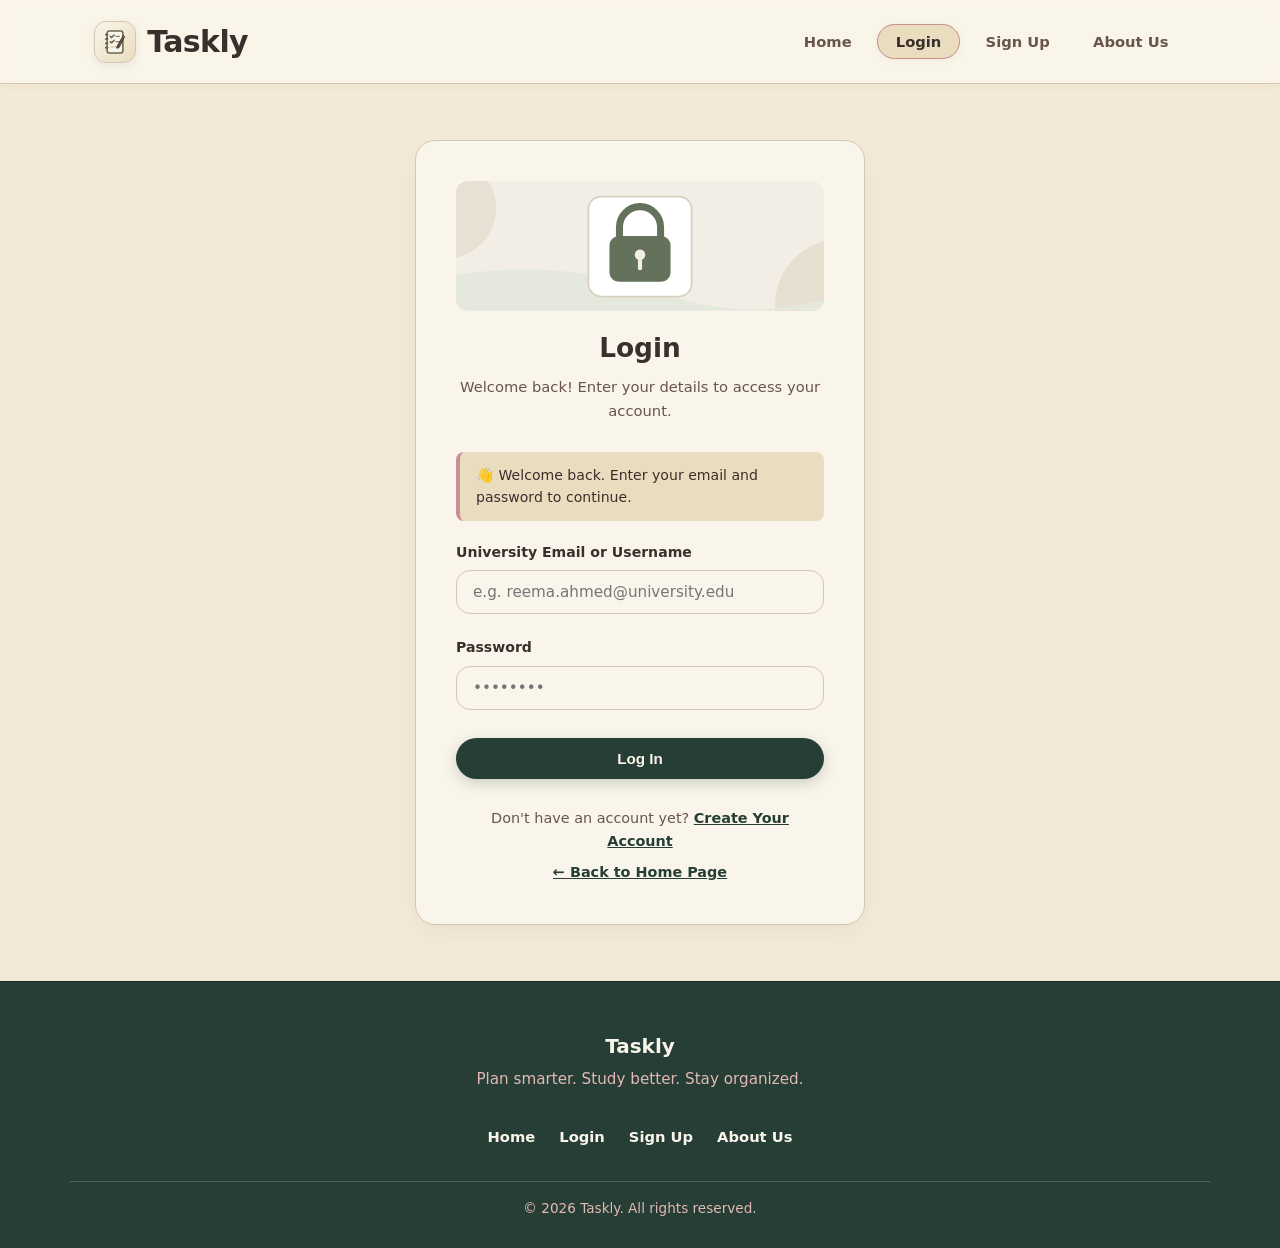
==== login.html @ 3020adb1 "Add HTML and CSS files" ====
<!DOCTYPE html>
<html lang="en">
<head>
  <meta charset="UTF-8" />
  <meta name="viewport" content="width=device-width, initial-scale=1.0" />
  <title>Login - Taskly</title>
  
  <!-- Stylesheet -->
  <link rel="stylesheet" href="style.css" />
  
  <!-- Internal CSS -->
  <style>
    .login-banner {
      background-color: #EADCBF;
      border-left: 4px solid #C98F91;
      padding: 0.75rem 1rem;
      border-radius: 8px;
      font-size: 0.88rem;
      color: #392F2C;
      margin-bottom: 1.25rem;
    }
  </style>
</head>
<body>

  <!-- Header and navigation -->
  <header class="site-header">
    <div class="nav-container">
      <a href="index.html" class="brand-logo">
        <span class="logo-badge" aria-hidden="true">
          <svg width="28" height="28" viewBox="0 0 32 32" fill="none" xmlns="http://www.w3.org/2000/svg">
            <!-- Notebook -->
            <rect x="7" y="3.5" width="18" height="25" rx="2.5" fill="#FAF5EA" stroke="#686B4B" stroke-width="1.8"/>
            <!-- Spiral rings -->
            <rect x="4.5" y="6.5" width="4" height="2" rx="1" fill="#69554B"/>
            <rect x="4.5" y="11.5" width="4" height="2" rx="1" fill="#69554B"/>
            <rect x="4.5" y="16.5" width="4" height="2" rx="1" fill="#69554B"/>
            <rect x="4.5" y="21.5" width="4" height="2" rx="1" fill="#69554B"/>
            <!-- Checklist -->
            <path d="M10.5 9.5L12 11L15 8" stroke="#686B4B" stroke-width="1.8" stroke-linecap="round" stroke-linejoin="round"/>
            <line x1="17" y1="9.5" x2="21" y2="9.5" stroke="#9A8174" stroke-width="1.5" stroke-linecap="round"/>
            <path d="M10.5 15.5L12 17L15 14" stroke="#686B4B" stroke-width="1.8" stroke-linecap="round" stroke-linejoin="round"/>
            <line x1="17" y1="15.5" x2="21" y2="15.5" stroke="#9A8174" stroke-width="1.5" stroke-linecap="round"/>
            <line x1="10.5" y1="21.5" x2="20" y2="21.5" stroke="#D5C6B1" stroke-width="1.5" stroke-linecap="round"/>
            <!-- Pen -->
            <path d="M25.5 8.5L27 10L20.5 22.5L18 23L18.5 20.5L25.5 8.5Z" fill="#69554B" stroke="#392F2C" stroke-width="1" stroke-linejoin="round"/>
            <path d="M24.5 9.5L26 11" stroke="#686B4B" stroke-width="1.2"/>
          </svg>
        </span>
        <span class="brand-name">Taskly</span>
      </a>
      <nav class="main-nav">
        <ul>
          <li><a href="index.html" class="nav-link">Home</a></li>
          <li><a href="login.html" class="nav-link active">Login</a></li>
          <li><a href="signup.html" class="nav-link">Sign Up</a></li>
          <li><a href="about.html" class="nav-link">About Us</a></li>
        </ul>
      </nav>
    </div>
  </header>

  <!-- Main content -->
  <main class="main-content">
    <section class="auth-wrapper">
      <article class="form-card">
        <!-- Page image -->
        <img src="images/login_account.svg" alt="Secure login lock illustration" class="auth-page-image">
        
        
        <div class="form-header">
          <h1>Login</h1>
          <p>Welcome back! Enter your details to access your account.</p>
        </div>

        <!-- Banner -->
        <div class="login-banner">
          👋 Welcome back. Enter your email and password to continue.
        </div>

        <!-- Login form -->
        <form action="#" method="post">
          
          <div class="form-group">
            <label for="username" class="form-label">University Email or Username</label>
            <input 
              type="text" 
              id="username" 
              name="username" 
              class="form-input" 
              placeholder="e.g. reema.ahmed@university.edu" 
              required 
            />
          </div>

          <div class="form-group">
            <label for="password" class="form-label">Password</label>
            <input 
              type="password" 
              id="password" 
              name="password" 
              class="form-input" 
              placeholder="••••••••" 
              required 
            />
          </div>

          <!-- Submit button -->
          <div class="form-group" style="margin-top: 1.75rem;">
            <button 
              type="submit" 
              class="btn btn-primary btn-block"
              style="box-shadow: 0 4px 14px rgba(38, 62, 53, 0.22);"
            >
              Log In
            </button>
          </div>

        </form>

        <div class="form-footer">
          <p>Don't have an account yet? <a href="signup.html">Create Your Account</a></p>
          <p style="margin-top: 0.5rem;"><a href="index.html">← Back to Home Page</a></p>
        </div>

      </article>
    </section>
  </main>

  <!-- Footer -->
  <footer class="site-footer">
    <div class="footer-container">
      <div class="footer-brand">
        <h3>Taskly</h3>
        <p class="footer-tagline">Plan smarter. Study better. Stay organized.</p>
      </div>

      <ul class="footer-nav">
        <li><a href="index.html">Home</a></li>
        <li><a href="login.html">Login</a></li>
        <li><a href="signup.html">Sign Up</a></li>
        <li><a href="about.html">About Us</a></li>
      </ul>

      <div class="footer-copy">
        <p>&copy; 2026 Taskly. All rights reserved.</p>
      </div>
    </div>
  </footer>

</body>
</html>
---- style.css ----
/* ==========================================================================
   TASKLY - EXTERNAL STYLESHEET (style.css)
   Vintage Botanical, Soft Lily, Sage & Dusty Rose Palette:
   - Main warm cream: #F3E9D7
   - Light ivory: #FAF5EA
   - Soft blush pink: #E3B9B5
   - Dusty rose: #C98F91
   - Muted mauve rose: #A96F76
   - Vintage rose: #8E5E63
   - Soft taupe: #9A8174
   - Warm brown: #69554B
   - Sage green: #85866B
   - Olive green: #686B4B
   - Deep muted forest green: #263E35
   - Dark text: #392F2C
   ========================================================================== */

/* Variables */
:root {
  --bg-main: #F3E9D7;           
  --bg-secondary: #EADCBF;      
  --surface-white: #FAF5EA;     
  --soft-blush: #E3B9B5;        
  --dusty-rose: #C98F91;        
  --mauve-rose: #A96F76;        
  --vintage-rose: #8E5E63;      
  --soft-taupe: #9A8174;        
  --warm-brown: #69554B;        
  --sage-green: #85866B;        
  --olive-green: #686B4B;       
  --forest-green: #263E35;      
  --forest-green-hover: #324F44;
  --heading-dark: #392F2C;      
  --text-body: #69554B;         
  --border-light: #D5C6B1;      
  --border-accent: #C98F91;     

  --shadow-subtle: 0 2px 10px rgba(57, 47, 44, 0.04);
  --shadow-card: 0 8px 24px -4px rgba(57, 47, 44, 0.06);
  --shadow-hover: 0 12px 32px -4px rgba(57, 47, 44, 0.1);

  --radius-sm: 8px;
  --radius-md: 14px;
  --radius-card: 20px;
  --radius-pill: 50px;
}

* {
  margin: 0;
  padding: 0;
  box-sizing: border-box;
}

html {
  scroll-behavior: smooth;
  font-family: 'Plus Jakarta Sans', system-ui, -apple-system, BlinkMacSystemFont, "Segoe UI", Roboto, sans-serif;
  background-color: var(--bg-main);
  color: var(--text-body);
  line-height: 1.6;
}

body {
  display: flex;
  flex-direction: column;
  min-height: 100vh;
}

/* Header and navigation */
.site-header {
  position: sticky;
  top: 0;
  z-index: 1000;
  background-color: rgba(250, 245, 234, 0.96);
  backdrop-filter: blur(10px);
  border-bottom: 1px solid var(--border-light);
  box-shadow: var(--shadow-subtle);
}

.nav-container {
  max-width: 1140px;
  margin: 0 auto;
  padding: 1.1rem 1.5rem;
  display: flex;
  align-items: center;
  justify-content: space-between;
}

.brand-logo {
  display: flex;
  align-items: center;
  gap: 0.7rem;
  text-decoration: none;
  color: var(--heading-dark);
  font-weight: 800;
  font-size: 30px;
  letter-spacing: -0.02em;
}

.logo-badge {
  display: inline-flex;
  align-items: center;
  justify-content: center;
  width: 42px;
  height: 42px;
  background: linear-gradient(135deg, var(--surface-white), var(--bg-secondary));
  border-radius: 12px;
  box-shadow: 0 3px 10px rgba(57, 47, 44, 0.08);
  border: 1px solid var(--border-light);
  flex-shrink: 0;
  transition: transform 0.2s ease, box-shadow 0.2s ease;
}

.brand-logo:hover .logo-badge {
  transform: scale(1.05);
  box-shadow: 0 5px 14px rgba(57, 47, 44, 0.12);
  border-color: var(--dusty-rose);
}

.brand-badge {
  background-color: var(--bg-secondary);
  color: var(--heading-dark);
  padding: 0.2rem 0.6rem;
  border-radius: var(--radius-pill);
  font-size: 0.72rem;
  font-weight: 700;
  border: 1px solid var(--dusty-rose);
}

.main-nav ul {
  display: flex;
  list-style: none;
  gap: 0.5rem;
}

.nav-link {
  text-decoration: none;
  color: var(--text-body);
  font-weight: 600;
  font-size: 0.92rem;
  padding: 0.5rem 1.1rem;
  border-radius: var(--radius-pill);
  transition: all 0.2s ease;
}

.nav-link:hover {
  color: var(--heading-dark);
  background-color: var(--bg-secondary);
}

.nav-link.active {
  color: var(--heading-dark);
  background-color: var(--bg-secondary);
  border: 1px solid var(--dusty-rose);
  font-weight: 700;
  box-shadow: var(--shadow-subtle);
}

/* Quick jumps */
.anchor-nav-bar {
  background-color: var(--bg-secondary);
  border-bottom: 1px solid var(--border-light);
  padding: 0.55rem 0;
}

.anchor-nav-container {
  max-width: 1140px;
  margin: 0 auto;
  padding: 0 1.5rem;
  display: flex;
  align-items: center;
  gap: 1rem;
  overflow-x: auto;
}

.anchor-label {
  font-size: 0.78rem;
  font-weight: 800;
  color: var(--mauve-rose);
  text-transform: uppercase;
  letter-spacing: 0.05em;
  white-space: nowrap;
}

.anchor-link {
  text-decoration: none;
  color: var(--heading-dark);
  font-weight: 600;
  font-size: 0.85rem;
  padding: 0.3rem 0.85rem;
  background-color: var(--surface-white);
  border: 1px solid var(--border-light);
  border-radius: var(--radius-pill);
  white-space: nowrap;
  transition: all 0.2s ease;
}

.anchor-link:hover {
  background-color: var(--forest-green);
  color: var(--surface-white);
  border-color: var(--forest-green);
}

/* Page layout */
.main-content {
  flex: 1;
  width: 100%;
}

.container {
  max-width: 1140px;
  margin: 0 auto;
  padding: 2.5rem 1.5rem;
}

.section {
  margin-bottom: 3.5rem;
}

.section-title {
  font-size: 1.85rem;
  font-weight: 800;
  color: var(--heading-dark);
  margin-bottom: 0.4rem;
  letter-spacing: -0.02em;
}

.section-subtitle {
  font-size: 1rem;
  color: var(--text-body);
  margin-bottom: 1.85rem;
}

/* Hero section */
.hero-box {
  display: grid;
  grid-template-columns: 1fr 1fr;
  gap: 3rem;
  align-items: center;
  background-color: var(--surface-white);
  border: 1px solid var(--border-light);
  border-radius: var(--radius-card);
  padding: 3rem;
  box-shadow: var(--shadow-card);
  margin-bottom: 3.5rem;
}

@media (max-width: 860px) {
  .hero-box {
    grid-template-columns: 1fr;
    padding: 2rem 1.5rem;
    gap: 2rem;
  }
}

.hero-tag {
  display: inline-block;
  background-color: var(--bg-secondary);
  color: var(--heading-dark);
  font-size: 0.82rem;
  font-weight: 700;
  padding: 0.35rem 0.9rem;
  border-radius: var(--radius-pill);
  border: 1px solid var(--dusty-rose);
  margin-bottom: 1.25rem;
}

.hero-title {
  font-size: 2.4rem;
  font-weight: 800;
  line-height: 1.22;
  color: var(--heading-dark);
  margin-bottom: 1rem;
  letter-spacing: -0.02em;
}

.hero-desc {
  font-size: 1.05rem;
  color: var(--text-body);
  margin-bottom: 2rem;
  line-height: 1.65;
}

.hero-buttons {
  display: flex;
  gap: 1rem;
  flex-wrap: wrap;
}

.hero-image-wrapper {
  position: relative;
  width: 100%;
  display: flex;
  align-items: center;
  justify-content: center;
}

.hero-image-wrapper::before {
  content: '';
  position: absolute;
  inset: -8px;
  background: linear-gradient(135deg, var(--bg-secondary), var(--soft-blush));
  border-radius: 24px;
  z-index: 0;
  opacity: 0.55;
}

.responsive-img {
  position: relative;
  z-index: 1;
  width: 100%;
  height: auto;
  display: block;
  border-radius: var(--radius-md);
  object-fit: cover;
  transition: transform 0.3s ease, box-shadow 0.3s ease;
}

.hero-image-wrapper:hover .responsive-img {
  transform: translateY(-2px);
}

/* Cards and grids */
.grid-2 {
  display: grid;
  grid-template-columns: repeat(auto-fit, minmax(340px, 1fr));
  gap: 1.75rem;
}

.grid-3 {
  display: grid;
  grid-template-columns: repeat(auto-fit, minmax(280px, 1fr));
  gap: 1.75rem;
}

/* Cards */
.card {
  background-color: var(--surface-white);
  border: 1px solid var(--border-light);
  border-radius: var(--radius-card);
  padding: 2rem;
  box-shadow: var(--shadow-card);
  transition: transform 0.25s ease, box-shadow 0.25s ease;
}

.card:hover {
  transform: translateY(-3px);
  box-shadow: var(--shadow-hover);
}

/* Card types */
.card-problem {
  border-top: 4px solid var(--mauve-rose);
}

.card-solution {
  border-top: 4px solid var(--sage-green);
}

.card-feature {
  border-top: 4px solid var(--dusty-rose);
}

.card-title {
  font-size: 1.25rem;
  font-weight: 700;
  color: var(--heading-dark);
  margin-bottom: 0.75rem;
}

.card-text {
  color: var(--text-body);
  font-size: 0.96rem;
  line-height: 1.65;
}

/* Lists */
.custom-unordered-list {
  list-style: none;
  padding: 0;
  margin-top: 0.85rem;
}

.custom-unordered-list li {
  position: relative;
  padding-left: 1.5rem;
  margin-bottom: 0.65rem;
  color: var(--heading-dark);
  font-weight: 500;
}

.custom-unordered-list li::before {
  content: "✦";
  position: absolute;
  left: 0;
  color: var(--dusty-rose);
  font-size: 0.85rem;
  top: 0.15rem;
}

.custom-ordered-list {
  padding-left: 1.25rem;
  margin-top: 0.85rem;
}

.custom-ordered-list li {
  margin-bottom: 0.65rem;
  color: var(--heading-dark);
  font-weight: 500;
}

.custom-ordered-list li::marker {
  color: var(--mauve-rose);
  font-weight: 700;
}

/* Task table */
.table-container {
  width: 100%;
  overflow-x: auto;
  border-radius: var(--radius-card);
  border: 1px solid var(--border-light);
  box-shadow: var(--shadow-card);
  background-color: var(--surface-white);
}

.task-table {
  width: 100%;
  border-collapse: collapse;
  text-align: left;
  font-size: 0.92rem;
}

.task-table thead {
  background-color: var(--bg-secondary);
  border-bottom: 1.5px solid var(--border-light);
}

.task-table th {
  padding: 1rem 1.25rem;
  font-weight: 700;
  color: var(--heading-dark);
  text-transform: uppercase;
  font-size: 0.76rem;
  letter-spacing: 0.05em;
}

.task-table td {
  padding: 1.1rem 1.25rem;
  border-bottom: 1px solid var(--border-light);
  color: var(--heading-dark);
}

.task-table tbody tr:nth-child(even) {
  background-color: #F8F1E3;
}

.task-table tbody tr:hover {
  background-color: var(--bg-secondary);
}

/* Status badges */
.status-badge {
  display: inline-block;
  padding: 0.25rem 0.75rem;
  border-radius: var(--radius-pill);
  font-size: 0.74rem;
  font-weight: 700;
  text-transform: uppercase;
  letter-spacing: 0.03em;
}

.priority-high {
  background-color: #F6E2E0;
  color: #8E5E63;
  border: 1px solid #E3B9B5;
}

.priority-medium {
  background-color: #F5ECD8;
  color: #686B4B;
  border: 1px solid #D5C6B1;
}

.priority-low {
  background-color: #EFEFE2;
  color: #263E35;
  border: 1px solid #D1D2C2;
}

.status-done {
  background-color: #EAECE2;
  color: #263E35;
  border: 1px solid #C5C7B2;
}

.status-progress {
  background-color: #F4E5E4;
  color: #A96F76;
  border: 1px solid #E3B9B5;
}

.status-pending {
  background-color: #F6EFE2;
  color: #9A8174;
  border: 1px solid #D5C6B1;
}

/* Buttons */
.btn {
  display: inline-flex;
  align-items: center;
  justify-content: center;
  padding: 0.75rem 1.6rem;
  font-size: 0.95rem;
  font-weight: 700;
  border-radius: var(--radius-pill);
  text-decoration: none;
  cursor: pointer;
  border: none;
  transition: all 0.2s ease;
}


.btn-primary {
  background-color: var(--forest-green);
  color: var(--surface-white);
  box-shadow: 0 4px 14px rgba(38, 62, 53, 0.22);
}

.btn-primary:hover {
  background-color: var(--forest-green-hover);
  color: #FFFFFF;
  transform: translateY(-2px);
  box-shadow: 0 6px 18px rgba(38, 62, 53, 0.32);
}


.btn-secondary {
  background-color: var(--surface-white);
  color: var(--heading-dark);
  border: 1.5px solid var(--dusty-rose);
}

.btn-secondary:hover {
  background-color: var(--bg-secondary);
  border-color: var(--mauve-rose);
  transform: translateY(-1px);
}

.btn-block {
  width: 100%;
}

/* Forms */
.auth-wrapper {
  display: flex;
  justify-content: center;
  align-items: center;
  padding: 3.5rem 1.5rem;
}

.form-card {
  width: 100%;
  max-width: 450px;
  background-color: var(--surface-white);
  border: 1px solid var(--border-light);
  border-radius: var(--radius-card);
  padding: 2.5rem;
  box-shadow: var(--shadow-card);
}

.form-header {
  text-align: center;
  margin-bottom: 1.85rem;
}

.form-header h1 {
  font-size: 1.65rem;
  font-weight: 800;
  color: var(--heading-dark);
  margin-bottom: 0.35rem;
}

.form-header p {
  font-size: 0.92rem;
  color: var(--text-body);
}

.form-group {
  margin-bottom: 1.35rem;
}

.form-label {
  display: block;
  font-size: 0.88rem;
  font-weight: 700;
  color: var(--heading-dark);
  margin-bottom: 0.45rem;
}

.form-input {
  width: 100%;
  padding: 0.75rem 1rem;
  font-size: 0.95rem;
  font-family: inherit;
  border: 1.5px solid var(--border-light);
  border-radius: var(--radius-md);
  background-color: #FAF5EA;
  color: var(--heading-dark);
  transition: border-color 0.2s ease, box-shadow 0.2s ease;
}

.form-input:focus {
  outline: none;
  border-color: var(--dusty-rose);
  box-shadow: 0 0 0 3.5px rgba(201, 143, 145, 0.2);
}

.form-footer {
  text-align: center;
  margin-top: 1.75rem;
  font-size: 0.9rem;
  color: var(--text-body);
}

.form-footer a {
  color: var(--forest-green);
  font-weight: 700;
  text-decoration: underline;
}

.form-footer a:hover {
  color: var(--mauve-rose);
}

/* Image map */
.map-card {
  background-color: var(--surface-white);
  border: 1px solid var(--border-light);
  border-radius: var(--radius-card);
  padding: 1.25rem;
  box-shadow: var(--shadow-card);
  text-align: center;
  max-width: 680px;
  margin: 0 auto;
}

/* Footer */
.site-footer {
  background-color: var(--forest-green);
  color: var(--soft-blush);
  padding: 3rem 1.5rem 1.75rem;
  margin-top: auto;
  border-top: 1px solid #1C2E27;
}

.footer-container {
  max-width: 1140px;
  margin: 0 auto;
  display: flex;
  flex-direction: column;
  align-items: center;
  text-align: center;
  gap: 1.5rem;
}

.footer-brand h3 {
  color: var(--surface-white);
  font-size: 1.25rem;
  font-weight: 800;
  margin-bottom: 0.35rem;
}

.footer-tagline {
  font-size: 0.95rem;
  color: var(--soft-blush);
  font-weight: 500;
}

.footer-nav {
  display: flex;
  gap: 1.5rem;
  list-style: none;
  margin: 0.5rem 0;
}

.footer-nav a {
  color: var(--surface-white);
  text-decoration: none;
  font-size: 0.92rem;
  font-weight: 600;
  transition: color 0.2s ease;
}

.footer-nav a:hover {
  color: var(--soft-blush);
}

.footer-copy {
  font-size: 0.85rem;
  color: var(--soft-blush);
  padding-top: 1rem;
  border-top: 1px solid rgba(227, 185, 181, 0.25);
  width: 100%;
}

/* About panels */
.workspace-tabs {
  display: flex;
  justify-content: center;
  gap: 0.75rem;
  margin-top: 1.15rem;
  flex-wrap: wrap;
}

.workspace-tab {
  background-color: var(--surface-white);
  color: var(--heading-dark);
  border: 1.5px solid var(--border-light);
  padding: 0.45rem 1.1rem;
  border-radius: var(--radius-pill);
  font-size: 0.88rem;
  font-weight: 700;
  cursor: pointer;
  transition: all 0.2s ease;
  display: inline-flex;
  align-items: center;
  gap: 0.4rem;
}

.workspace-tab:hover {
  background-color: var(--bg-secondary);
  border-color: var(--dusty-rose);
  transform: translateY(-1px);
}

.workspace-tab.active {
  background-color: var(--forest-green);
  color: var(--surface-white);
  border-color: var(--forest-green);
  box-shadow: 0 4px 12px rgba(38, 62, 53, 0.2);
}

.info-panel-container {
  margin-top: 1.15rem;
  background-color: var(--surface-white);
  border: 1px solid var(--border-light);
  border-radius: var(--radius-md);
  padding: 1.4rem 1.6rem;
  box-shadow: var(--shadow-subtle);
  text-align: left;
}

.info-panel {
  display: none;
  animation: panelFadeIn 0.3s ease forwards;
}

.info-panel.active {
  display: block;
}

.info-panel-title {
  font-size: 1.15rem;
  font-weight: 800;
  color: var(--heading-dark);
  margin-bottom: 0.45rem;
  display: flex;
  align-items: center;
  gap: 0.5rem;
}

.info-panel-desc {
  font-size: 0.96rem;
  color: var(--text-body);
  line-height: 1.65;
}

@keyframes panelFadeIn {
  from { opacity: 0; transform: translateY(5px); }
  to { opacity: 1; transform: translateY(0); }
}

/* Image map cards */
.info-cards-grid {
  display: grid;
  grid-template-columns: repeat(3, 1fr);
  gap: 1.25rem;
  margin-top: 1.5rem;
}

@media (max-width: 768px) {
  .info-cards-grid {
    grid-template-columns: 1fr;
  }
}

.info-feature-card {
  background-color: var(--surface-white);
  border: 1.5px solid var(--border-light);
  border-radius: var(--radius-md);
  padding: 1.25rem 1.4rem;
  text-align: left;
  transition: all 0.25s ease;
  scroll-margin-top: 100px;
}

.info-feature-card:hover {
  border-color: var(--dusty-rose);
  box-shadow: var(--shadow-subtle);
  transform: translateY(-2px);
}

.info-feature-card:target {
  border-color: var(--mauve-rose);
  background-color: #F8F1E3;
  box-shadow: 0 0 0 3px rgba(201, 143, 145, 0.25);
  transform: translateY(-3px);
}

.info-card-icon {
  font-size: 1.6rem;
  margin-bottom: 0.5rem;
}

.info-card-title {
  font-size: 1.1rem;
  font-weight: 700;
  color: var(--heading-dark);
  margin-bottom: 0.35rem;
}

.info-card-text {
  font-size: 0.92rem;
  color: var(--text-body);
  line-height: 1.5;
}

/* Keep image map links aligned */
.map-image-frame { width: 600px; max-width: none; margin: 0 auto; }
.map-image { display: block; width: 600px; height: 403px; max-width: none; border: 2px solid #D5C6B1; border-radius: 14px; box-shadow: 0 8px 24px rgba(57,47,44,.08); box-sizing: border-box; }
.map-card { overflow: visible; }
@media (max-width: 720px) { .map-image-frame { zoom: .8; } }
@media (max-width: 570px) { .map-image-frame { zoom: .65; } }
@media (max-width: 470px) { .map-image-frame { zoom: .53; } }
@media (max-width: 385px) { .map-image-frame { zoom: .43; } }

/* Keep anchor headings visible */
html { scroll-padding-top: 105px; }
#overview, #why-need-it, #benefits, #tasks, #how-it-works { scroll-margin-top: 105px; }
@media (max-width: 600px) { html { scroll-padding-top: 90px; } #overview, #why-need-it, #benefits, #tasks, #how-it-works { scroll-margin-top: 90px; } }

/* Login and sign-up images */
.auth-page-image {
  display: block;
  width: 100%;
  height: 130px;
  object-fit: cover;
  border-radius: 12px;
  margin-bottom: 16px;
}
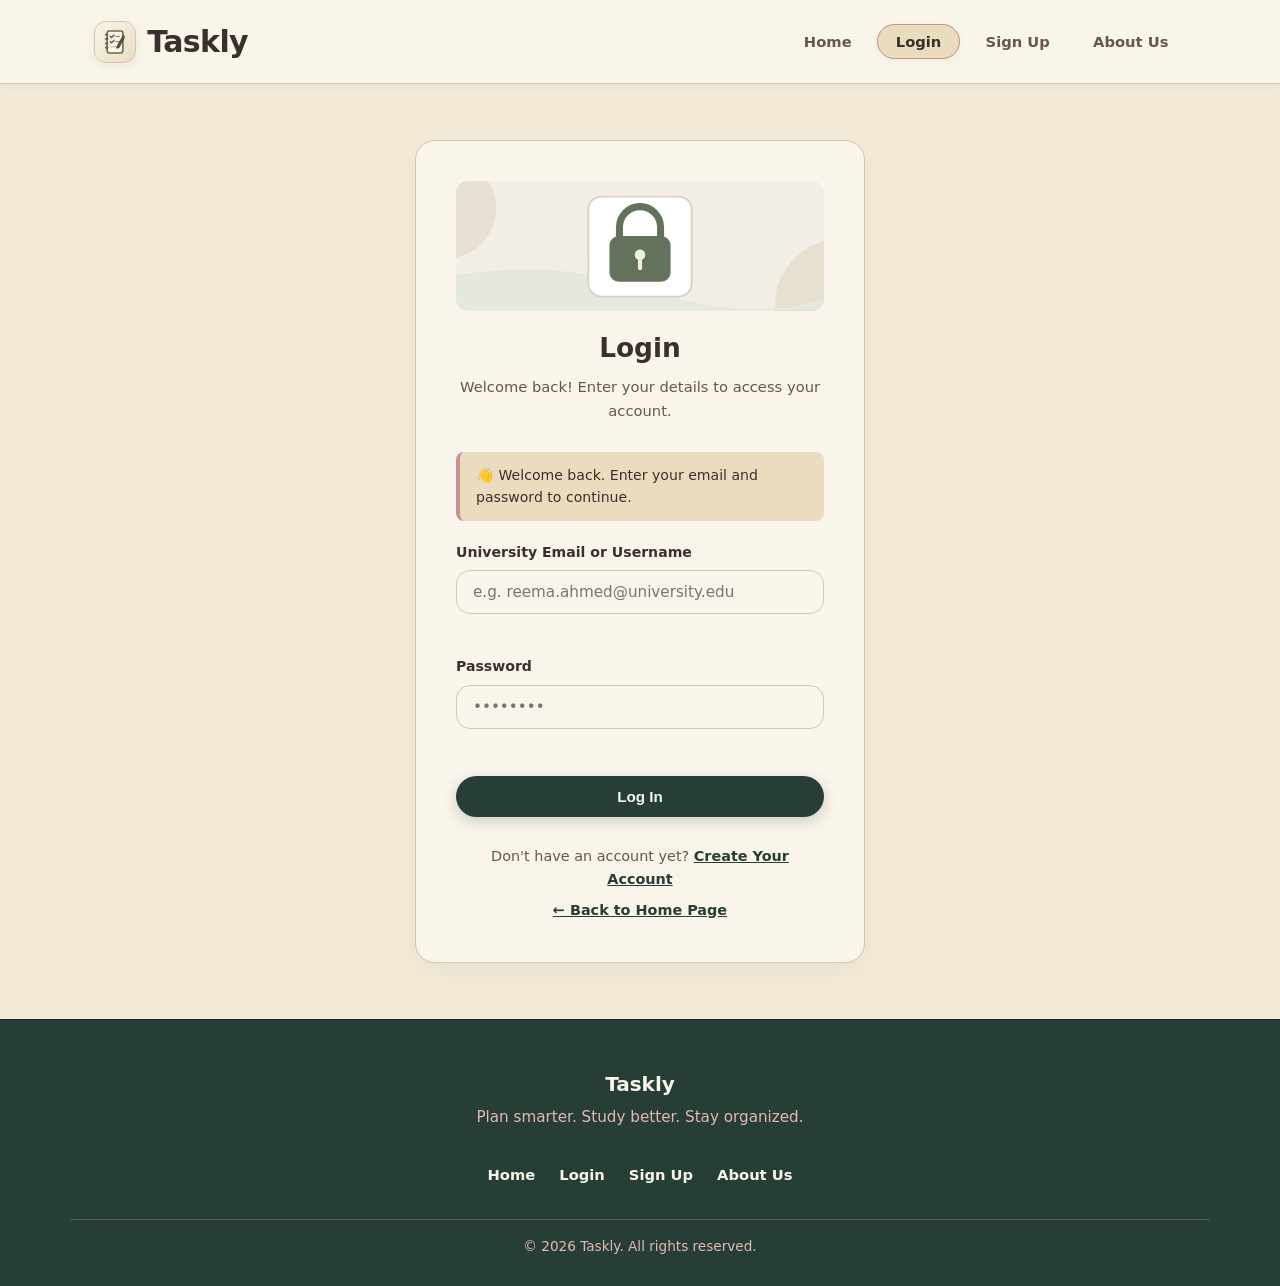
==== commit e8c80f05: "Add files via upload Add JavaScript" ====
--- a/login.html
+++ b/login.html
@@ -7,7 +7,10 @@
   
   <!-- Stylesheet -->
   <link rel="stylesheet" href="style.css" />
-  
+
+  <!-- External JavaScript -->
+  <script src="script.js" defer></script>
+
   <!-- Internal CSS -->
   <style>
     .login-banner {
@@ -65,7 +68,10 @@
     <section class="auth-wrapper">
       <article class="form-card">
         <!-- Page image -->
-        <img src="images/login_account.svg" alt="Secure login lock illustration" class="auth-page-image">
+        <img src="images/login_account.svg" alt="Secure login lock illustration" class="auth-page-image" usemap="#about-map">
+        <map name="about-map" id="about-map">
+          <area shape="default" href="about.html" alt="Learn more about Taskly on the About Us page" title="Click to learn more about Taskly" />
+        </map>
         
         
         <div class="form-header">
@@ -79,30 +85,36 @@
         </div>
 
         <!-- Login form -->
-        <form action="#" method="post">
-          
+        <form id="login-form" action="#" method="post" onsubmit="return validateLogin()" novalidate>
+
           <div class="form-group">
             <label for="username" class="form-label">University Email or Username</label>
-            <input 
-              type="text" 
-              id="username" 
-              name="username" 
-              class="form-input" 
-              placeholder="e.g. reema.ahmed@university.edu" 
-              required 
+            <input
+              type="text"
+              id="username"
+              name="username"
+              class="form-input"
+              placeholder="e.g. reema.ahmed@university.edu"
+              autocomplete="username"
+              aria-describedby="username-error"
+              required
             />
+            <small id="username-error" class="field-error" role="alert"></small>
           </div>
 
           <div class="form-group">
             <label for="password" class="form-label">Password</label>
-            <input 
-              type="password" 
-              id="password" 
-              name="password" 
-              class="form-input" 
-              placeholder="••••••••" 
-              required 
+            <input
+              type="password"
+              id="password"
+              name="password"
+              class="form-input"
+              placeholder="••••••••"
+              autocomplete="current-password"
+              aria-describedby="password-error"
+              required
             />
+            <small id="password-error" class="field-error" role="alert"></small>
           </div>
 
           <!-- Submit button -->
--- a/style.css
+++ b/style.css
@@ -859,3 +859,91 @@
   border-radius: 12px;
   margin-bottom: 16px;
 }
+
+/* ==========================================================================
+   SCRIPT-DRIVEN ELEMENTS (used by script.js)
+   ========================================================================== */
+
+/* Hero picture switcher, image map and tip line */
+.hero-visual {
+  display: flex;
+  flex-direction: column;
+  gap: 1.1rem;
+}
+
+.hero-image-wrapper .responsive-img {
+  aspect-ratio: 1200 / 896;
+  cursor: pointer;
+  transition: transform 0.3s ease, box-shadow 0.3s ease, opacity 0.18s ease;
+}
+
+.hero-switcher {
+  display: flex;
+  justify-content: center;
+  gap: 0.6rem;
+  flex-wrap: wrap;
+}
+
+.hero-thumb {
+  background-color: var(--surface-white);
+  color: var(--heading-dark);
+  border: 1.5px solid var(--border-light);
+  padding: 0.4rem 1rem;
+  border-radius: var(--radius-pill);
+  font-family: inherit;
+  font-size: 0.85rem;
+  font-weight: 700;
+  cursor: pointer;
+  transition: all 0.2s ease;
+}
+
+.hero-thumb:hover {
+  background-color: var(--bg-secondary);
+  border-color: var(--dusty-rose);
+}
+
+.hero-thumb.active {
+  background-color: var(--forest-green);
+  border-color: var(--forest-green);
+  color: var(--surface-white);
+}
+
+.hero-tip {
+  margin-top: 1.5rem;
+  min-height: 3.2em;
+  padding: 0.7rem 1rem;
+  background-color: var(--bg-secondary);
+  border-left: 4px solid var(--dusty-rose);
+  border-radius: var(--radius-sm);
+  color: var(--heading-dark);
+  font-size: 0.9rem;
+  font-weight: 600;
+}
+
+/* Add-task card */
+.add-task-card {
+  margin-top: 1.75rem;
+  padding: 1.75rem;
+  background-color: var(--surface-white);
+  border: 1px solid var(--border-light);
+  border-top: 4px solid var(--sage-green);
+  border-radius: var(--radius-card);
+  box-shadow: var(--shadow-card);
+}
+
+.add-task-grid {
+  display: grid;
+  grid-template-columns: repeat(auto-fit, minmax(210px, 1fr));
+  gap: 0 1.25rem;
+  margin-top: 1rem;
+}
+
+/* Form error message */
+.field-error {
+  display: block;
+  min-height: 1.1em;
+  margin-top: 0.3rem;
+  font-size: 0.8rem;
+  font-weight: 600;
+  color: var(--vintage-rose);
+}
